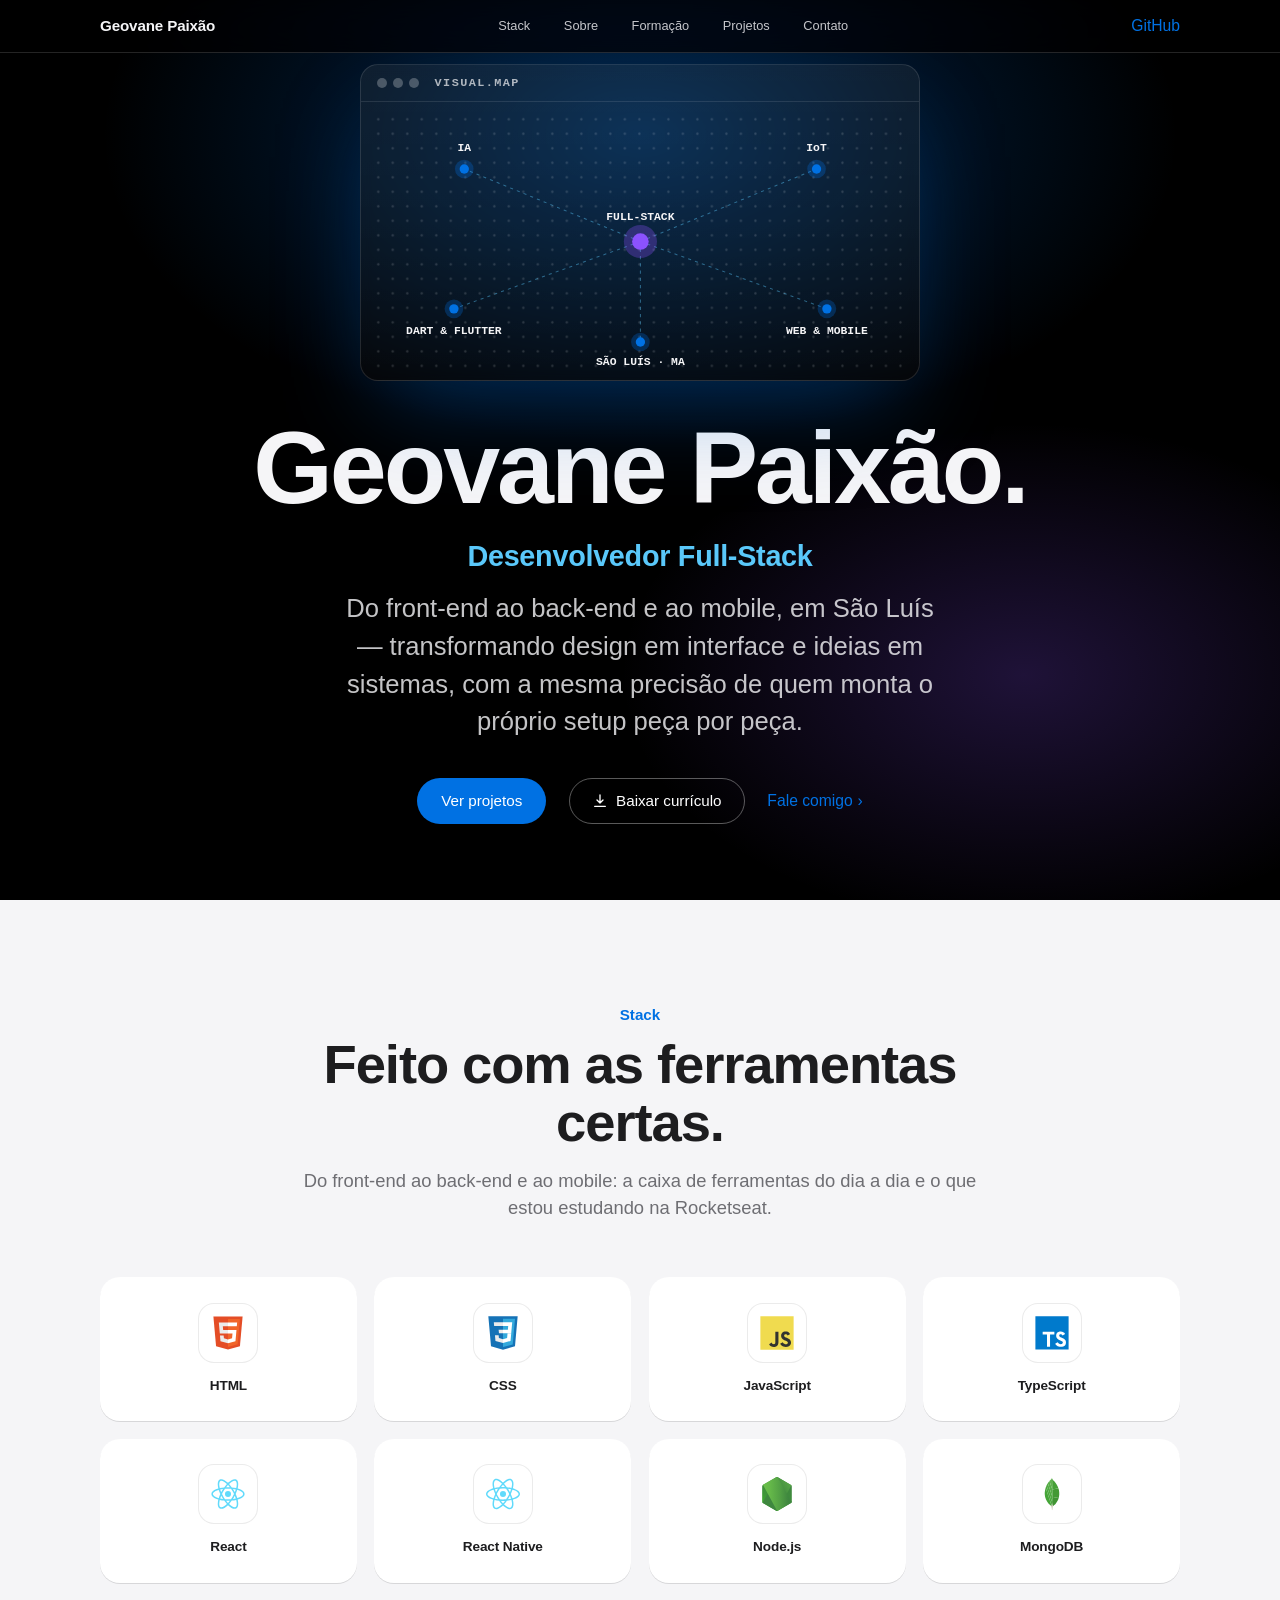
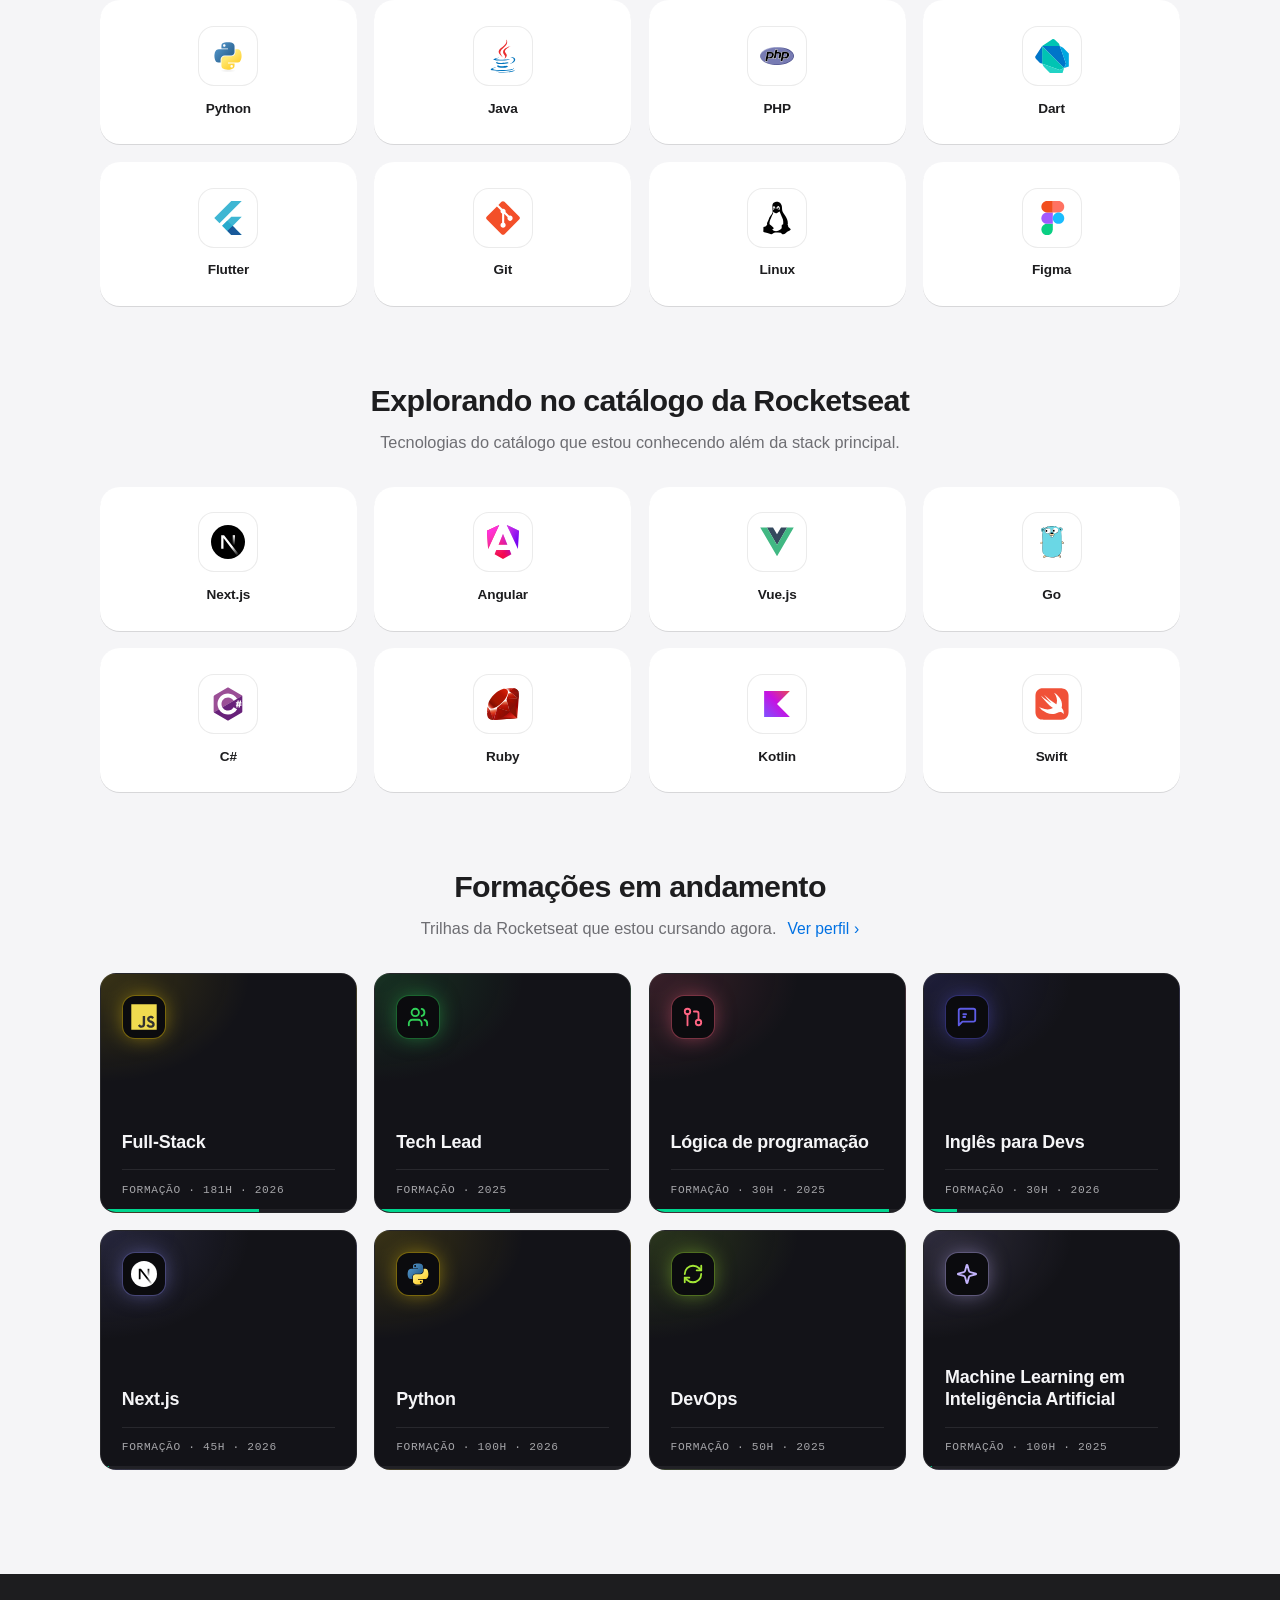
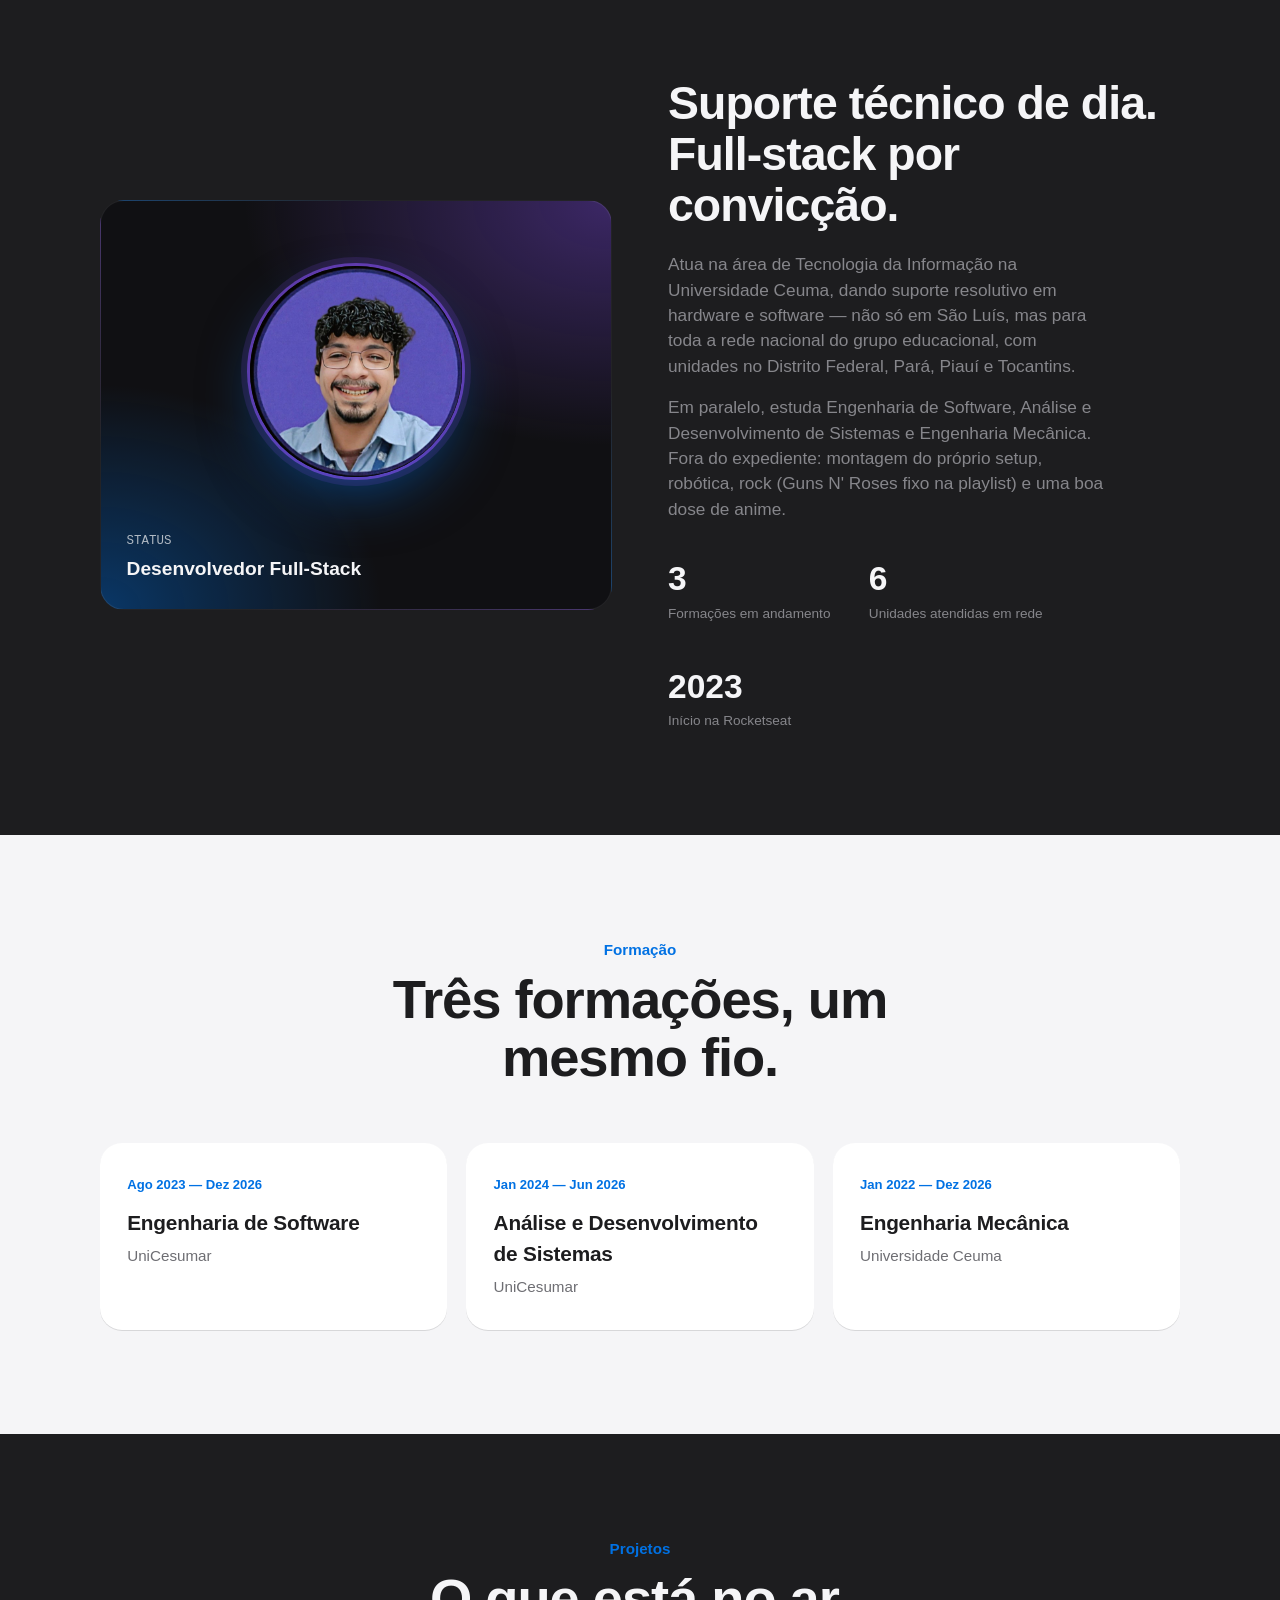
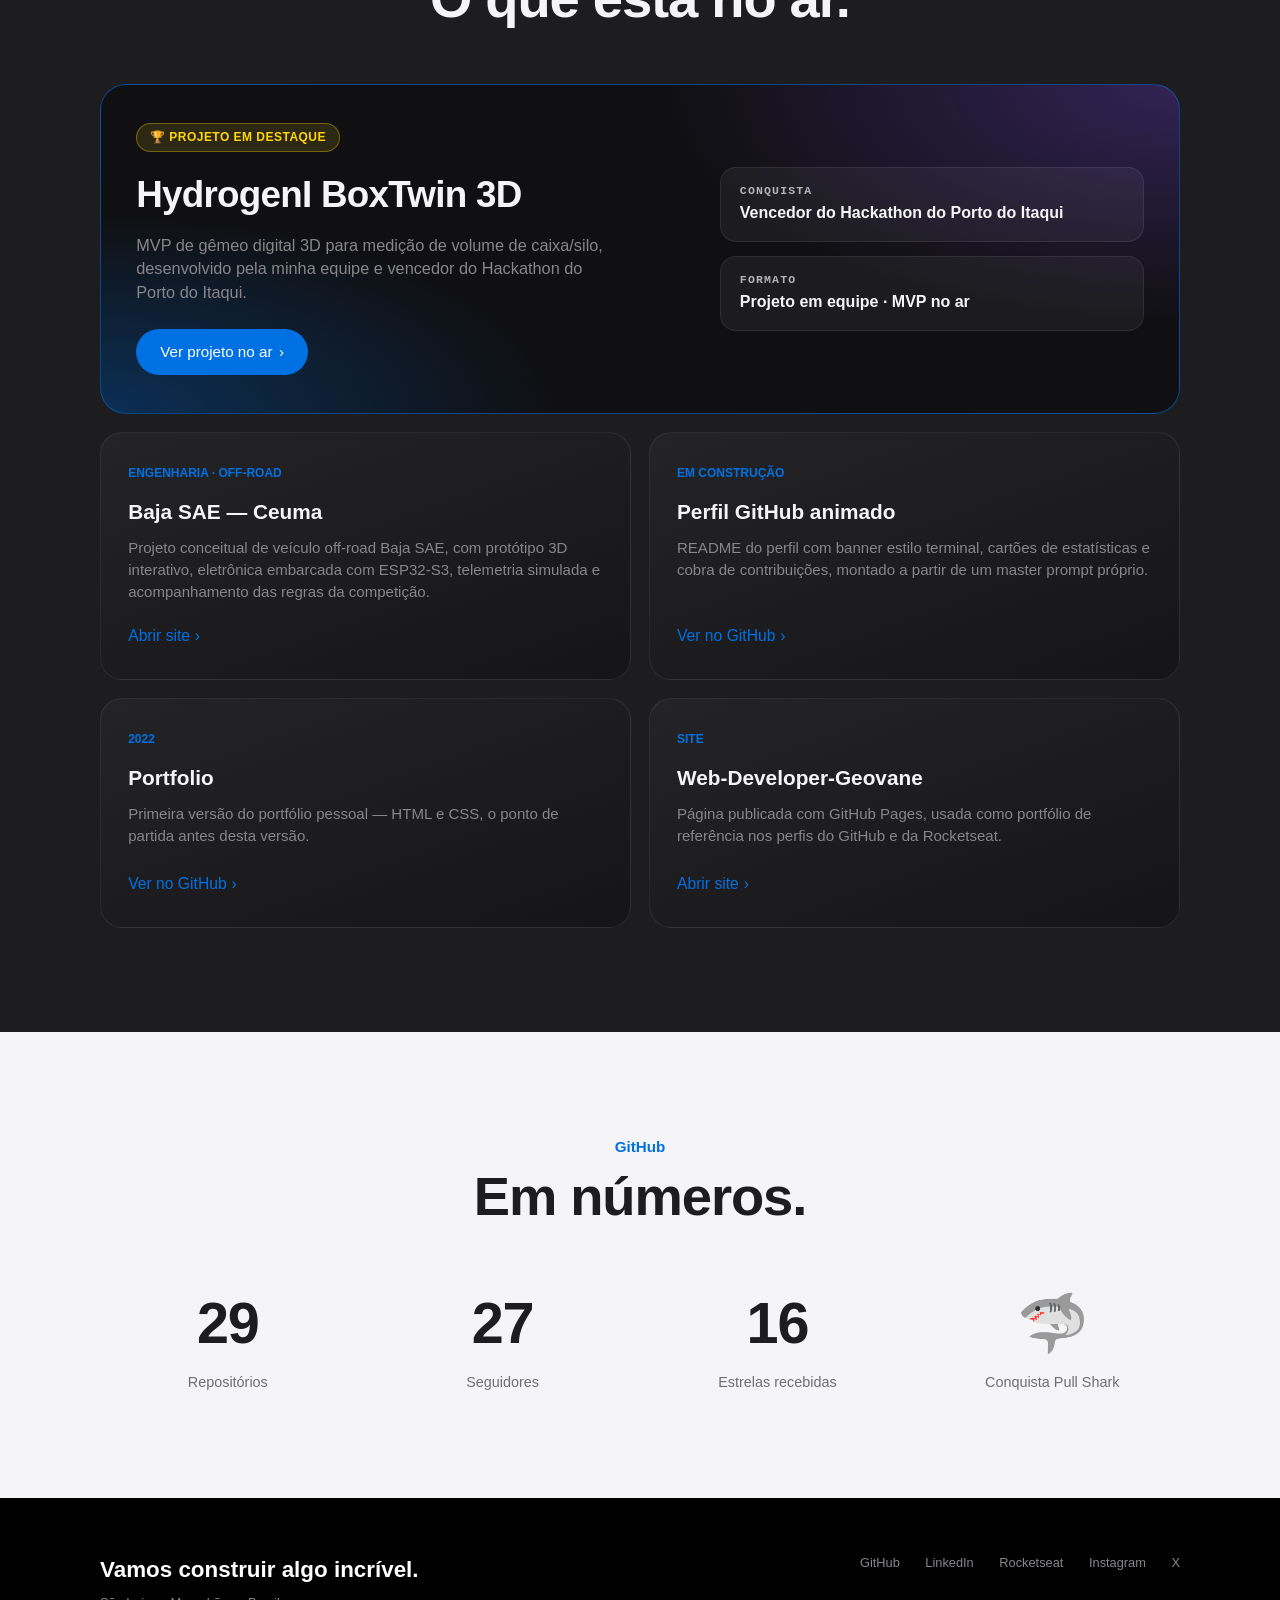
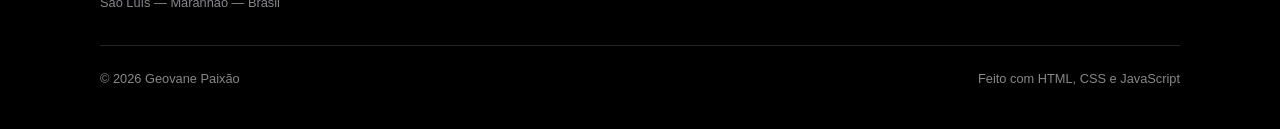
==== geovane-portfolio/index.html @ f8407bca "Subindo mais informações sobre minha formações" ====
<!DOCTYPE html>
<html lang="pt-BR">
<head>
<meta charset="UTF-8">
<meta name="viewport" content="width=device-width, initial-scale=1, viewport-fit=cover">
<title>Geovane Paixão — Desenvolvedor Full-Stack</title>
<meta name="description" content="Portfólio de Geovane Paixão, Desenvolvedor Full-Stack em São Luís — MA.">
<link rel="stylesheet" href="css/style.css">
</head>
<body>

<header>
  <div class="wrap nav-inner">
    <div class="brand">Geovane Paixão</div>
    <nav aria-label="Navegação principal">
      <ul>
        <li><a href="#stack">Stack</a></li>
        <li><a href="#sobre">Sobre</a></li>
        <li><a href="#formacao">Formação</a></li>
        <li><a href="#projetos">Projetos</a></li>
        <li><a href="#contato">Contato</a></li>
      </ul>
    </nav>
    <div class="nav-cta"><a class="link-more" href="https://github.com/Geovannehh" target="_blank" rel="noopener">GitHub</a></div>
  </div>
</header>

<section class="hero">
  <div class="visual-map reveal" role="img" aria-label="VISUAL.MAP: mapa de áreas de atuação — Full-Stack, IA, IoT, Dart e Flutter, São Luís">
    <div class="vm-bar"><i></i><i></i><i></i><b>VISUAL.MAP</b></div>
    <div class="vm-body">
      <svg viewBox="0 0 520 250" xmlns="http://www.w3.org/2000/svg" aria-hidden="true">
        <defs>
          <pattern id="vm-grid" width="14" height="14" patternUnits="userSpaceOnUse"><circle cx="7" cy="7" r="1.1" class="vm-dots"/></pattern>
        </defs>
        <rect width="520" height="250" fill="url(#vm-grid)"/>
        <g class="vm-link">
          <line x1="260" y1="125" x2="90"  y2="55"/>
          <line x1="260" y1="125" x2="430" y2="55"/>
          <line x1="260" y1="125" x2="80"  y2="190"/>
          <line x1="260" y1="125" x2="440" y2="190"/>
          <line x1="260" y1="125" x2="260" y2="222"/>
        </g>
        <g class="vm-node vm-core">
          <circle class="halo" cx="260" cy="125" r="16"/><circle cx="260" cy="125" r="8"/>
          <text x="260" y="104" text-anchor="middle">FULL-STACK</text>
        </g>
        <g class="vm-node"><circle class="halo" cx="90" cy="55" r="9"/><circle cx="90" cy="55" r="4.5"/><text x="90" y="38" text-anchor="middle">IA</text></g>
        <g class="vm-node"><circle class="halo" cx="430" cy="55" r="9"/><circle cx="430" cy="55" r="4.5"/><text x="430" y="38" text-anchor="middle">IoT</text></g>
        <g class="vm-node"><circle class="halo" cx="80" cy="190" r="9"/><circle cx="80" cy="190" r="4.5"/><text x="80" y="214" text-anchor="middle">DART &amp; FLUTTER</text></g>
        <g class="vm-node"><circle class="halo" cx="440" cy="190" r="9"/><circle cx="440" cy="190" r="4.5"/><text x="440" y="214" text-anchor="middle">WEB &amp; MOBILE</text></g>
        <g class="vm-node"><circle class="halo" cx="260" cy="222" r="9"/><circle cx="260" cy="222" r="4.5"/><text x="260" y="244" text-anchor="middle">SÃO LUÍS · MA</text></g>
      </svg>
    </div>
  </div>

  <h1>Geovane Paixão.</h1>
  <div class="hero-role">Desenvolvedor Full-Stack</div>
  <p class="sub">Do front-end ao back-end e ao mobile, em São Luís — transformando design em interface e ideias em sistemas, com a mesma precisão de quem monta o próprio setup peça por peça.</p>
  <div class="hero-cta">
    <a class="pill" href="#projetos">Ver projetos</a>
    <a class="btn-cv" href="https://drive.google.com/drive/folders/1mpx03_jCi4vGOHVu7cToq_MQOrbE5G75?usp=drive_link" target="_blank" rel="noopener" aria-label="Baixar currículo em PDF (abre no Google Drive)">
      <svg viewBox="0 0 24 24" fill="none" stroke="currentColor" stroke-width="2" stroke-linecap="round" stroke-linejoin="round" aria-hidden="true"><path d="M12 3v12m0 0l-4.5-4.5M12 15l4.5-4.5M4 20h16"/></svg>
      Baixar currículo
    </a>
    <a class="link-more" href="#contato">Fale comigo <span class="chev">›</span></a>
  </div>
</section>

<section class="light" id="stack">
  <div class="wrap">
    <div class="head-block reveal">
      <div class="kicker">Stack</div>
      <h2>Feito com as ferramentas certas.</h2>
      <p>Do front-end ao back-end e ao mobile: a caixa de ferramentas do dia a dia e o que estou estudando na Rocketseat.</p>
    </div>
    <div class="stack-grid">

      <div class="chip-card reveal">
        <div class="icon-tile"><img src="assets/icons/html5.svg" alt="" width="34" height="34" loading="lazy"></div>
        <span>HTML</span>
      </div>
      <div class="chip-card reveal">
        <div class="icon-tile"><img src="assets/icons/css3.svg" alt="" width="34" height="34" loading="lazy"></div>
        <span>CSS</span>
      </div>
      <div class="chip-card reveal">
        <div class="icon-tile"><img src="assets/icons/javascript.svg" alt="" width="34" height="34" loading="lazy"></div>
        <span>JavaScript</span>
      </div>
      <div class="chip-card reveal">
        <div class="icon-tile"><img src="assets/icons/typescript.svg" alt="" width="34" height="34" loading="lazy"></div>
        <span>TypeScript</span>
      </div>
      <div class="chip-card reveal">
        <div class="icon-tile"><img src="assets/icons/react.svg" alt="" width="34" height="34" loading="lazy"></div>
        <span>React</span>
      </div>
      <div class="chip-card reveal">
        <div class="icon-tile"><img src="assets/icons/react-native.svg" alt="" width="34" height="34" loading="lazy"></div>
        <span>React Native</span>
      </div>
      <div class="chip-card reveal">
        <div class="icon-tile"><img src="assets/icons/nodejs.svg" alt="" width="34" height="34" loading="lazy"></div>
        <span>Node.js</span>
      </div>
      <div class="chip-card reveal">
        <div class="icon-tile"><img src="assets/icons/mongodb.svg" alt="" width="34" height="34" loading="lazy"></div>
        <span>MongoDB</span>
      </div>
      <div class="chip-card reveal">
        <div class="icon-tile"><img src="assets/icons/python.svg" alt="" width="34" height="34" loading="lazy"></div>
        <span>Python</span>
      </div>
      <div class="chip-card reveal">
        <div class="icon-tile"><img src="assets/icons/java.svg" alt="" width="34" height="34" loading="lazy"></div>
        <span>Java</span>
      </div>
      <div class="chip-card reveal">
        <div class="icon-tile"><img src="assets/icons/php.svg" alt="" width="34" height="34" loading="lazy"></div>
        <span>PHP</span>
      </div>
      <div class="chip-card reveal">
        <div class="icon-tile"><img src="assets/icons/dart.svg" alt="" width="34" height="34" loading="lazy"></div>
        <span>Dart</span>
      </div>
      <div class="chip-card reveal">
        <div class="icon-tile"><img src="assets/icons/flutter.svg" alt="" width="34" height="34" loading="lazy"></div>
        <span>Flutter</span>
      </div>
      <div class="chip-card reveal">
        <div class="icon-tile"><img src="assets/icons/git.svg" alt="" width="34" height="34" loading="lazy"></div>
        <span>Git</span>
      </div>
      <div class="chip-card reveal">
        <div class="icon-tile"><img src="assets/icons/linux.svg" alt="" width="34" height="34" loading="lazy"></div>
        <span>Linux</span>
      </div>
      <div class="chip-card reveal">
        <div class="icon-tile"><img src="assets/icons/figma.svg" alt="" width="34" height="34" loading="lazy"></div>
        <span>Figma</span>
      </div>

    </div>

    <div class="sub-block reveal">
      <h3>Explorando no catálogo da Rocketseat</h3>
      <p>Tecnologias do catálogo que estou conhecendo além da stack principal.</p>
    </div>
    <div class="stack-grid">
        <div class="chip-card reveal">
          <div class="icon-tile"><img src="assets/icons/nextjs.svg" alt="" width="34" height="34" loading="lazy"></div>
          <span>Next.js</span>
        </div>
        <div class="chip-card reveal">
          <div class="icon-tile"><img src="assets/icons/angular.svg" alt="" width="34" height="34" loading="lazy"></div>
          <span>Angular</span>
        </div>
        <div class="chip-card reveal">
          <div class="icon-tile"><img src="assets/icons/vuejs.svg" alt="" width="34" height="34" loading="lazy"></div>
          <span>Vue.js</span>
        </div>
        <div class="chip-card reveal">
          <div class="icon-tile"><img src="assets/icons/go.svg" alt="" width="34" height="34" loading="lazy"></div>
          <span>Go</span>
        </div>
        <div class="chip-card reveal">
          <div class="icon-tile"><img src="assets/icons/csharp.svg" alt="" width="34" height="34" loading="lazy"></div>
          <span>C#</span>
        </div>
        <div class="chip-card reveal">
          <div class="icon-tile"><img src="assets/icons/ruby.svg" alt="" width="34" height="34" loading="lazy"></div>
          <span>Ruby</span>
        </div>
        <div class="chip-card reveal">
          <div class="icon-tile"><img src="assets/icons/kotlin.svg" alt="" width="34" height="34" loading="lazy"></div>
          <span>Kotlin</span>
        </div>
        <div class="chip-card reveal">
          <div class="icon-tile"><img src="assets/icons/swift.svg" alt="" width="34" height="34" loading="lazy"></div>
          <span>Swift</span>
        </div>
    </div>

    <div class="sub-block reveal">
      <h3>Formações em andamento</h3>
      <p>Trilhas da Rocketseat que estou cursando agora. <a class="link-more" href="https://app.rocketseat.com.br/me/geovane-paixao" target="_blank" rel="noopener">Ver perfil <span class="chev">›</span></a></p>
    </div>
    <div class="course-grid">
        <article class="course reveal" style="--c:#FFD60A; --p:62%">
          <div class="course-ico"><img src="assets/icons/javascript.svg" alt="" width="26" height="26"></div>
          <h4>Full-Stack</h4>
          <div class="course-meta"><span>FORMAÇÃO · 181H · 2026</span></div>
          <div class="course-bar" role="img" aria-label="Progresso da formação"><i></i></div>
        </article>
        <article class="course reveal" style="--c:#30D158; --p:53%">
          <div class="course-ico"><svg viewBox="0 0 24 24" fill="none" stroke="currentColor" stroke-width="2" stroke-linecap="round" stroke-linejoin="round" aria-hidden="true"><path d="M16 21v-2a4 4 0 0 0-4-4H6a4 4 0 0 0-4 4v2"/><circle cx="9" cy="7" r="4"/><path d="M22 21v-2a4 4 0 0 0-3-3.87"/><path d="M16 3.13a4 4 0 0 1 0 7.75"/></svg></div>
          <h4>Tech Lead</h4>
          <div class="course-meta"><span>FORMAÇÃO · 2025</span></div>
          <div class="course-bar" role="img" aria-label="Progresso da formação"><i></i></div>
        </article>
        <article class="course reveal" style="--c:#FF6482; --p:94%">
          <div class="course-ico"><svg viewBox="0 0 24 24" fill="none" stroke="currentColor" stroke-width="2" stroke-linecap="round" stroke-linejoin="round" aria-hidden="true"><circle cx="18" cy="18" r="3"/><circle cx="6" cy="6" r="3"/><path d="M13 6h3a2 2 0 0 1 2 2v7"/><line x1="6" x2="6" y1="9" y2="21"/></svg></div>
          <h4>Lógica de programação</h4>
          <div class="course-meta"><span>FORMAÇÃO · 30H · 2025</span></div>
          <div class="course-bar" role="img" aria-label="Progresso da formação"><i></i></div>
        </article>
        <article class="course reveal" style="--c:#5E5CE6; --p:13%">
          <div class="course-ico"><svg viewBox="0 0 24 24" fill="none" stroke="currentColor" stroke-width="2" stroke-linecap="round" stroke-linejoin="round" aria-hidden="true"><path d="M21 15a2 2 0 0 1-2 2H7l-4 4V5a2 2 0 0 1 2-2h14a2 2 0 0 1 2 2z"/><path d="M8 9h3M8 12h2"/></svg></div>
          <h4>Inglês para Devs</h4>
          <div class="course-meta"><span>FORMAÇÃO · 30H · 2026</span></div>
          <div class="course-bar" role="img" aria-label="Progresso da formação"><i></i></div>
        </article>
        <article class="course reveal" style="--c:#8E8EF5; --p:3%">
          <div class="course-ico"><img src="assets/icons/nextjs.svg" alt="" width="26" height="26" class="inv"></div>
          <h4>Next.js</h4>
          <div class="course-meta"><span>FORMAÇÃO · 45H · 2026</span></div>
          <div class="course-bar" role="img" aria-label="Progresso da formação"><i></i></div>
        </article>
        <article class="course reveal" style="--c:#FFD60A; --p:0%">
          <div class="course-ico"><img src="assets/icons/python.svg" alt="" width="26" height="26"></div>
          <h4>Python</h4>
          <div class="course-meta"><span>FORMAÇÃO · 100H · 2026</span></div>
          <div class="course-bar" role="img" aria-label="Progresso da formação"><i></i></div>
        </article>
        <article class="course reveal" style="--c:#A3E635; --p:2%">
          <div class="course-ico"><svg viewBox="0 0 24 24" fill="none" stroke="currentColor" stroke-width="2" stroke-linecap="round" stroke-linejoin="round" aria-hidden="true"><path d="M3 12a9 9 0 0 1 9-9 9.75 9.75 0 0 1 6.74 2.74L21 8"/><path d="M21 3v5h-5"/><path d="M21 12a9 9 0 0 1-9 9 9.75 9.75 0 0 1-6.74-2.74L3 16"/><path d="M8 16H3v5"/></svg></div>
          <h4>DevOps</h4>
          <div class="course-meta"><span>FORMAÇÃO · 50H · 2025</span></div>
          <div class="course-bar" role="img" aria-label="Progresso da formação"><i></i></div>
        </article>
        <article class="course reveal" style="--c:#C4B5FD; --p:3%">
          <div class="course-ico"><svg viewBox="0 0 24 24" fill="none" stroke="currentColor" stroke-width="2" stroke-linecap="round" stroke-linejoin="round" aria-hidden="true"><path d="M9.937 15.5A2 2 0 0 0 8.5 14.063l-6.135-1.582a.5.5 0 0 1 0-.962L8.5 9.936A2 2 0 0 0 9.937 8.5l1.582-6.135a.5.5 0 0 1 .963 0L14.063 8.5A2 2 0 0 0 15.5 9.937l6.135 1.581a.5.5 0 0 1 0 .964L15.5 14.063a2 2 0 0 0-1.437 1.437l-1.582 6.135a.5.5 0 0 1-.963 0z"/></svg></div>
          <h4>Machine Learning em Inteligência Artificial</h4>
          <div class="course-meta"><span>FORMAÇÃO · 100H · 2025</span></div>
          <div class="course-bar" role="img" aria-label="Progresso da formação"><i></i></div>
        </article>
    </div>
  </div>
</section>

<section class="dark-sec" id="sobre">
  <div class="wrap">
    <div class="split">
      <div class="reveal">
        <div class="about-panel">
          <div class="avatar-wrap"><img class="avatar" src="assets/img/avatar.jpg" alt="Foto de Geovane Paixão" width="230" height="230"></div>
          <div class="tag">STATUS</div>
          <div class="role">Desenvolvedor Full-Stack</div>
        </div>
      </div>
      <div class="reveal">
        <h2>Suporte técnico de dia. Full-stack por convicção.</h2>
        <p>Atua na área de Tecnologia da Informação na Universidade Ceuma, dando suporte resolutivo em hardware e software — não só em São Luís, mas para toda a rede nacional do grupo educacional, com unidades no Distrito Federal, Pará, Piauí e Tocantins.</p>
        <p>Em paralelo, estuda Engenharia de Software, Análise e Desenvolvimento de Sistemas e Engenharia Mecânica. Fora do expediente: montagem do próprio setup, robótica, rock (Guns N' Roses fixo na playlist) e uma boa dose de anime.</p>
        <div class="stat-row">
          <div><div class="n">3</div><div class="l">Formações em andamento</div></div>
          <div><div class="n">6</div><div class="l">Unidades atendidas em rede</div></div>
          <div><div class="n">2023</div><div class="l">Início na Rocketseat</div></div>
        </div>
      </div>
    </div>
  </div>
</section>

<section class="light" id="formacao">
  <div class="wrap">
    <div class="head-block reveal">
      <div class="kicker">Formação</div>
      <h2>Três formações, um mesmo fio.</h2>
    </div>
    <div class="edu-grid">
      <div class="edu-card reveal">
        <div class="when">Ago 2023 — Dez 2026</div>
        <h3>Engenharia de Software</h3>
        <p>UniCesumar</p>
      </div>
      <div class="edu-card reveal">
        <div class="when">Jan 2024 — Jun 2026</div>
        <h3>Análise e Desenvolvimento de Sistemas</h3>
        <p>UniCesumar</p>
      </div>
      <div class="edu-card reveal">
        <div class="when">Jan 2022 — Dez 2026</div>
        <h3>Engenharia Mecânica</h3>
        <p>Universidade Ceuma</p>
      </div>
    </div>
  </div>
</section>

<section class="dark-sec" id="projetos">
  <div class="wrap">
    <div class="head-block reveal">
      <div class="kicker">Projetos</div>
      <h2>O que está no ar.</h2>
    </div>

    <a class="proj-featured reveal" href="https://hydrogeni-boxtwin-production.up.railway.app/" target="_blank" rel="noopener">
      <div>
        <span class="badge">🏆 PROJETO EM DESTAQUE</span>
        <h3>HydrogenI BoxTwin 3D</h3>
        <p>MVP de gêmeo digital 3D para medição de volume de caixa/silo, desenvolvido pela minha equipe e vencedor do Hackathon do Porto do Itaqui.</p>
        <span class="pill">Ver projeto no ar <span class="chev">›</span></span>
      </div>
      <div class="meta">
        <div class="fact"><div class="k">CONQUISTA</div><div class="v">Vencedor do Hackathon do Porto do Itaqui</div></div>
        <div class="fact"><div class="k">FORMATO</div><div class="v">Projeto em equipe · MVP no ar</div></div>
      </div>
    </a>

    <div class="proj-grid">
      <a class="proj-card reveal" href="https://geovannehh.github.io/BAJA-SAE-CEUMA/" target="_blank" rel="noopener">
        <div class="tag">ENGENHARIA · OFF-ROAD</div>
        <h3>Baja SAE — Ceuma</h3>
        <p>Projeto conceitual de veículo off-road Baja SAE, com protótipo 3D interativo, eletrônica embarcada com ESP32-S3, telemetria simulada e acompanhamento das regras da competição.</p>
        <span class="link-more go">Abrir site <span class="chev">›</span></span>
      </a>
      <a class="proj-card reveal" href="https://github.com/Geovannehh/Geovannehh" target="_blank" rel="noopener">
        <div class="tag">EM CONSTRUÇÃO</div>
        <h3>Perfil GitHub animado</h3>
        <p>README do perfil com banner estilo terminal, cartões de estatísticas e cobra de contribuições, montado a partir de um master prompt próprio.</p>
        <span class="link-more go">Ver no GitHub <span class="chev">›</span></span>
      </a>
      <a class="proj-card reveal" href="https://github.com/Geovannehh/Portfolio" target="_blank" rel="noopener">
        <div class="tag">2022</div>
        <h3>Portfolio</h3>
        <p>Primeira versão do portfólio pessoal — HTML e CSS, o ponto de partida antes desta versão.</p>
        <span class="link-more go">Ver no GitHub <span class="chev">›</span></span>
      </a>
      <a class="proj-card reveal" href="https://geovannehh.github.io/Web-Developer-Geovane/" target="_blank" rel="noopener">
        <div class="tag">SITE</div>
        <h3>Web-Developer-Geovane</h3>
        <p>Página publicada com GitHub Pages, usada como portfólio de referência nos perfis do GitHub e da Rocketseat.</p>
        <span class="link-more go">Abrir site <span class="chev">›</span></span>
      </a>
    </div>
  </div>
</section>

<section class="light">
  <div class="wrap">
    <div class="head-block reveal">
      <div class="kicker">GitHub</div>
      <h2>Em números.</h2>
    </div>
    <div class="num-grid">
      <div class="reveal"><div class="n">29</div><div class="l">Repositórios</div></div>
      <div class="reveal"><div class="n">27</div><div class="l">Seguidores</div></div>
      <div class="reveal"><div class="n">16</div><div class="l">Estrelas recebidas</div></div>
      <div class="reveal"><div class="n">🦈</div><div class="l">Conquista Pull Shark</div></div>
    </div>
  </div>
</section>

<footer id="contato">
  <div class="wrap">
    <div class="foot-top">
      <div>
        <div style="color:#fff;font-size:1.4rem;font-weight:600;margin-bottom:.5rem;">Vamos construir algo incrível.</div>
        <div>São Luís — Maranhão — Brasil</div>
      </div>
      <div class="foot-links">
        <a href="https://github.com/Geovannehh" target="_blank" rel="noopener">GitHub</a>
        <a href="https://www.linkedin.com/in/geovane-paix%C3%A3o" target="_blank" rel="noopener">LinkedIn</a>
        <a href="https://app.rocketseat.com.br/me/geovane-paixao" target="_blank" rel="noopener">Rocketseat</a>
        <a href="https://www.instagram.com/geovanneps/" target="_blank" rel="noopener">Instagram</a>
        <a href="https://x.com/GeovanePaixao5" target="_blank" rel="noopener">X</a>
      </div>
    </div>
    <div class="foot-bottom">
      <span>© 2026 Geovane Paixão</span>
      <span>Feito com HTML, CSS e JavaScript</span>
    </div>
  </div>
</footer>

<script src="js/main.js"></script>
</body>
</html>
---- geovane-portfolio/css/style.css ----
:root {
  --dark-bg: #000000;
  --dark-surface: #1D1D1F;
  --light-bg: #F5F5F7;
  --light-surface: #FFFFFF;
  --text-on-light: #1D1D1F;
  --muted-on-light: #6E6E73;
  --text-on-dark: #F5F5F7;
  --muted-on-dark: #86868B;
  --blue: #0071E3;
  --blue-hover: #147CE5;
  --line-on-light: rgba(0,0,0,.12);
  --line-on-dark: rgba(255,255,255,.14);
  box-sizing: border-box;
  padding-top: env(safe-area-inset-top, 0px);
  padding-bottom: env(safe-area-inset-bottom, 0px);
}
@media (prefers-color-scheme: dark) {
  :root:not([data-theme="light"]) {
    --light-bg: #1C1C1E;
    --light-surface: #242426;
    --text-on-light: #F5F5F7;
    --muted-on-light: #98989D;
    --line-on-light: rgba(255,255,255,.12);
  }
}
:root[data-theme="dark"] {
  --light-bg: #1C1C1E;
  --light-surface: #242426;
  --text-on-light: #F5F5F7;
  --muted-on-light: #98989D;
  --line-on-light: rgba(255,255,255,.12);
}
* { margin: 0; padding: 0; box-sizing: border-box; }
html { scroll-behavior: smooth; scroll-padding-top: calc(52px + env(safe-area-inset-top, 0px)); height: 100%; }
body {
  font-family: -apple-system, BlinkMacSystemFont, "Segoe UI", Roboto, Helvetica, Arial, sans-serif;
  background: var(--dark-bg);
  color: var(--text-on-dark);
  line-height: 1.47;
  -webkit-font-smoothing: antialiased;
  overflow-x: hidden;
}
a { color: inherit; text-decoration: none; }
img, svg { display: block; max-width: 100%; }
::selection { background: var(--blue); color: #fff; }
:focus-visible { outline: 2px solid var(--blue); outline-offset: 3px; border-radius: 4px; }
.wrap { width: min(1080px, 100% - 3rem); margin-inline: auto; }

header {
  position: fixed; top: 0; left: 0; right: 0; z-index: 100;
  padding-top: env(safe-area-inset-top, 0px);
  background: rgba(0,0,0,.72);
  backdrop-filter: saturate(180%) blur(20px);
  border-bottom: 1px solid var(--line-on-dark);
}
.nav-inner { height: 52px; display: flex; align-items: center; justify-content: space-between; }
.brand { font-size: 0.95rem; font-weight: 600; letter-spacing: -0.01em; }
nav ul { list-style: none; display: flex; gap: 2.1rem; font-size: 0.8rem; color: #f5f5f7cc; }
nav a:hover { color: #fff; }
.nav-cta { display: flex; gap: 1.2rem; align-items: center; font-size: 0.8rem; }
@media (max-width: 760px) { nav ul { display: none; } }

.hero {
  position: relative;
  min-height: 100svh;
  display: flex;
  flex-direction: column;
  align-items: center;
  justify-content: center;
  text-align: center;
  padding: calc(52px + env(safe-area-inset-top, 0px)) 1.5rem 4rem;
  background:
    radial-gradient(60% 50% at 50% 15%, rgba(0,113,227,.35), transparent 70%),
    radial-gradient(45% 40% at 80% 75%, rgba(140,82,255,.22), transparent 70%),
    var(--dark-bg);
  overflow: hidden;
}
.hero h1 {
  font-size: clamp(2.8rem, 8vw, 6.4rem);
  font-weight: 600;
  letter-spacing: -0.03em;
  line-height: 1.02;
}
.hero .sub {
  margin-top: 1.1rem;
  font-size: clamp(1.15rem, 2.4vw, 1.6rem);
  color: #f5f5f7cc;
  font-weight: 400;
  max-width: 42ch;
}
.hero-cta { margin-top: 2.3rem; display: flex; gap: 1rem 1.4rem; align-items: center; flex-wrap: wrap; justify-content: center; }
.pill {
  display: inline-flex; align-items: center; gap: 0.4rem;
  background: var(--blue); color: #fff;
  font-size: 0.95rem; font-weight: 400;
  padding: 0.72rem 1.5rem; border-radius: 980px;
  transition: background .15s ease;
}
.pill:hover { background: var(--blue-hover); }
.link-more { font-size: 0.98rem; color: var(--blue); display: inline-flex; align-items: center; gap: 0.3rem; }
.link-more:hover { text-decoration: underline; }
.link-more .chev { transition: transform .15s ease; }
.link-more:hover .chev { transform: translateX(3px); }


.reveal { opacity: 0; transform: translateY(18px); transition: opacity .6s ease, transform .6s ease; }
.reveal.in { opacity: 1; transform: none; }
@media (prefers-reduced-motion: reduce) {
  .reveal { opacity: 1; transform: none; transition: none; }
}

section { padding: 6.5rem 0; }
.light { background: var(--light-bg); color: var(--text-on-light); }
.dark-sec { background: var(--dark-surface); color: var(--text-on-dark); }
.head-block { text-align: center; max-width: 680px; margin: 0 auto 3.5rem; }
.kicker { font-size: 0.95rem; color: var(--blue); font-weight: 600; margin-bottom: 0.6rem; }
.head-block h2 { font-size: clamp(2rem, 4.6vw, 3.4rem); font-weight: 600; letter-spacing: -0.02em; line-height: 1.06; }
.head-block p { margin-top: 1rem; font-size: 1.15rem; color: var(--muted-on-light); }
.dark-sec .head-block p { color: var(--muted-on-dark); }

.stack-grid { display: grid; grid-template-columns: repeat(4, 1fr); gap: 1.1rem; }
@media (max-width: 900px) { .stack-grid { grid-template-columns: repeat(3, 1fr); } }
@media (max-width: 620px) { .stack-grid { grid-template-columns: repeat(2, 1fr); } }
.chip-card {
  background: var(--light-surface);
  border-radius: 20px;
  padding: 1.6rem 1.2rem;
  display: flex; flex-direction: column; align-items: center; gap: 0.8rem;
  box-shadow: 0 1px 0 var(--line-on-light);
  transition: transform .2s ease, box-shadow .2s ease;
}
.chip-card:hover { transform: translateY(-4px); box-shadow: 0 18px 30px -14px rgba(0,0,0,.22); }
.chip-card .icon-tile { width: 60px; height: 60px; border-radius: 16px; display: flex; align-items: center; justify-content: center; background: #fff; border: 1px solid rgba(0,0,0,.08); }
.chip-card .icon-tile img { width: 34px; height: 34px; }
.chip-card span { font-size: 0.85rem; font-weight: 600; letter-spacing: -0.01em; }

.split { display: grid; grid-template-columns: 1fr 1fr; gap: 3.5rem; align-items: center; }
@media (max-width: 860px) { .split { grid-template-columns: 1fr; } }
.split h2 { font-size: clamp(1.9rem, 4vw, 2.9rem); font-weight: 600; letter-spacing: -0.02em; line-height: 1.1; margin-bottom: 1.3rem; }
.split p { color: var(--muted-on-dark); font-size: 1.08rem; max-width: 46ch; margin-bottom: 1rem; }
.stat-row { display: flex; gap: 2.4rem; margin-top: 2rem; flex-wrap: wrap; }
.stat-row .n { font-size: 2.1rem; font-weight: 600; }
.stat-row .l { font-size: 0.85rem; color: var(--muted-on-dark); }
.about-panel {
  border-radius: 24px;
  aspect-ratio: 4/3.2;
  background:
    radial-gradient(120% 100% at 100% 0%, rgba(140,82,255,.35), transparent 60%),
    radial-gradient(100% 100% at 0% 100%, rgba(0,113,227,.4), transparent 55%),
    #101013;
  border: 1px solid rgba(255,255,255,.08);
  position: relative;
  overflow: hidden;
  padding: 1.6rem;
  display: flex; flex-direction: column; justify-content: flex-end;
}
.about-panel .tag { font-size: 0.78rem; color: #f5f5f7b3; font-family: ui-monospace, monospace; }
.about-panel .role { font-size: 1.2rem; font-weight: 600; margin-top: 0.3rem; }
.about-panel .avatar-wrap { flex: 1; display: flex; align-items: center; justify-content: center; padding-bottom: 1rem; }
.about-panel .avatar {
  width: clamp(130px, 46%, 230px); aspect-ratio: 1; height: auto;
  border-radius: 50%; object-fit: cover;
  box-shadow: 0 0 0 3px rgba(140,82,255,.55), 0 0 0 9px rgba(140,82,255,.14), 0 24px 60px -12px rgba(0,113,227,.55);
}

.edu-grid { display: grid; grid-template-columns: repeat(3, 1fr); gap: 1.2rem; }
@media (max-width: 860px) { .edu-grid { grid-template-columns: 1fr; } }
.edu-card {
  background: var(--light-surface);
  border-radius: 22px;
  padding: 2rem 1.7rem;
  box-shadow: 0 1px 0 var(--line-on-light);
}
.edu-card .when { font-size: 0.82rem; color: var(--blue); font-weight: 600; margin-bottom: 0.9rem; }
.edu-card h3 { font-size: 1.3rem; font-weight: 600; letter-spacing: -0.01em; margin-bottom: 0.4rem; }
.edu-card p { color: var(--muted-on-light); font-size: 0.95rem; }

.proj-grid { display: grid; grid-template-columns: repeat(2, 1fr); gap: 1.1rem; }
@media (max-width: 900px) { .proj-grid { grid-template-columns: 1fr; } }
.proj-card {
  background: linear-gradient(160deg, #242426, #151517);
  border: 1px solid rgba(255,255,255,.08);
  border-radius: 22px;
  padding: 2rem 1.7rem;
  min-height: 230px;
  display: flex; flex-direction: column;
  transition: transform .2s ease, border-color .2s ease;
}
.proj-card:hover { transform: translateY(-4px); border-color: rgba(0,113,227,.5); }
.proj-card .tag { font-size: 0.75rem; color: var(--blue); font-weight: 600; margin-bottom: 0.9rem; }
.proj-card h3 { font-size: 1.3rem; font-weight: 600; margin-bottom: 0.6rem; }
.proj-card p { color: var(--muted-on-dark); font-size: 0.94rem; flex: 1; }
.proj-card .go { margin-top: 1.3rem; }

.num-grid { display: grid; grid-template-columns: repeat(4, 1fr); gap: 1.2rem; text-align: center; }
@media (max-width: 720px) { .num-grid { grid-template-columns: repeat(2, 1fr); } }
.num-grid .n { font-size: clamp(2.2rem, 5vw, 3.6rem); font-weight: 600; letter-spacing: -0.02em; }
.num-grid .l { font-size: 0.9rem; color: var(--muted-on-light); margin-top: 0.4rem; }

footer { background: var(--dark-bg); color: var(--muted-on-dark); padding: 3.5rem 0 calc(2.5rem + env(safe-area-inset-bottom, 0px)); font-size: 0.8rem; }
.foot-top { display: flex; justify-content: space-between; flex-wrap: wrap; gap: 2rem; border-bottom: 1px solid var(--line-on-dark); padding-bottom: 2rem; margin-bottom: 1.5rem; }
.foot-links { display: flex; gap: 1.6rem; flex-wrap: wrap; }
.foot-links a:hover { color: #fff; text-decoration: underline; }
.foot-bottom { display: flex; justify-content: space-between; flex-wrap: wrap; gap: 0.6rem; }

/* ---------- Hero: VISUAL.MAP ---------- */
.visual-map {
  width: min(560px, 100%);
  margin-bottom: 2.2rem;
  border-radius: 18px;
  border: 1px solid rgba(255,255,255,.12);
  background: linear-gradient(180deg, rgba(255,255,255,.06), rgba(255,255,255,.02));
  backdrop-filter: blur(6px);
  overflow: hidden;
  box-shadow: 0 40px 100px -20px rgba(0,113,227,.35);
  text-align: left;
}
.vm-bar { display: flex; align-items: center; gap: 6px; padding: .7rem 1rem; border-bottom: 1px solid rgba(255,255,255,.1); }
.vm-bar i { width: 10px; height: 10px; border-radius: 50%; background: rgba(255,255,255,.25); }
.vm-bar b { margin-left: .6rem; font: 600 .74rem ui-monospace, SFMono-Regular, Menlo, monospace; letter-spacing: .12em; color: #f5f5f7b3; }
.vm-body { padding: .6rem; }
.vm-body svg { width: 100%; height: auto; }
.vm-dots { fill: rgba(255,255,255,.16); }
.vm-link { stroke: rgba(90,200,250,.45); stroke-width: 1; stroke-dasharray: 3 4; }
.vm-node circle { fill: var(--blue); }
.vm-node .halo { fill: rgba(0,113,227,.28); animation: vm-pulse 2.8s ease-in-out infinite; transform-box: fill-box; transform-origin: center; }
.vm-node text { fill: #f5f5f7; font: 600 11px ui-monospace, SFMono-Regular, Menlo, monospace; }
.vm-core circle { fill: #8C52FF; }
.vm-core .halo { fill: rgba(140,82,255,.3); }
@keyframes vm-pulse { 0%,100% { transform: scale(1); opacity: .9; } 50% { transform: scale(1.7); opacity: .25; } }
@media (prefers-reduced-motion: reduce) { .vm-node .halo { animation: none; } }

.hero h1 + .hero-role { margin-top: .9rem; font-size: clamp(1.25rem, 2.8vw, 1.8rem); font-weight: 600; color: #5AC8FA; letter-spacing: -0.01em; }
.hero .sub { margin-top: .8rem; }

/* ---------- Botão de currículo ---------- */
.btn-cv {
  display: inline-flex; align-items: center; gap: .5rem;
  padding: .7rem 1.4rem; border-radius: 980px;
  border: 1px solid rgba(255,255,255,.35);
  color: #fff; font-size: .95rem;
  transition: background .15s ease, border-color .15s ease;
}
.btn-cv:hover { background: rgba(255,255,255,.1); border-color: #fff; }
.btn-cv svg { width: 16px; height: 16px; }

/* ---------- Projeto em destaque ---------- */
.proj-featured {
  display: grid; grid-template-columns: 1.3fr 1fr; gap: 2rem; align-items: center;
  margin-bottom: 1.1rem; padding: 2.4rem 2.2rem;
  border-radius: 26px;
  border: 1px solid rgba(0,113,227,.55);
  background:
    radial-gradient(80% 120% at 100% 0%, rgba(140,82,255,.28), transparent 60%),
    radial-gradient(70% 100% at 0% 100%, rgba(0,113,227,.32), transparent 60%),
    #101013;
  transition: opacity .6s ease, transform .2s ease, border-color .2s ease;
}
.proj-featured.reveal:not(.in) { transition: opacity .6s ease, transform .6s ease; }
.proj-featured:hover { transform: translateY(-4px); border-color: #5AC8FA; }
@media (max-width: 860px) { .proj-featured { grid-template-columns: 1fr; padding: 1.9rem 1.5rem; } }
.proj-featured .badge {
  display: inline-block; font-size: .75rem; font-weight: 600; letter-spacing: .04em;
  color: #FFD60A; background: rgba(255,214,10,.12); border: 1px solid rgba(255,214,10,.35);
  padding: .3rem .8rem; border-radius: 980px; margin-bottom: 1rem;
}
.proj-featured h3 { font-size: clamp(1.6rem, 3.4vw, 2.3rem); font-weight: 600; letter-spacing: -0.02em; margin-bottom: .7rem; }
.proj-featured p { color: var(--muted-on-dark); font-size: 1.02rem; max-width: 52ch; }
.proj-featured .meta { display: flex; flex-direction: column; gap: .9rem; }
.proj-featured .fact { padding: 1rem 1.2rem; border-radius: 16px; background: rgba(255,255,255,.05); border: 1px solid rgba(255,255,255,.08); }
.proj-featured .fact .k { font: 600 .72rem ui-monospace, SFMono-Regular, Menlo, monospace; letter-spacing: .1em; color: #f5f5f7b3; }
.proj-featured .fact .v { margin-top: .25rem; font-size: 1rem; font-weight: 600; }
.proj-featured .pill { margin-top: 1.5rem; }


/* ---------- Stack: sub-blocos e formações ---------- */
.sub-block { text-align: center; max-width: 640px; margin: 4.5rem auto 2rem; }
.sub-block h3 { font-size: clamp(1.4rem, 2.8vw, 1.9rem); font-weight: 600; letter-spacing: -0.02em; }
.sub-block p { margin-top: .5rem; color: var(--muted-on-light); font-size: 1.02rem; }
.sub-block .link-more { margin-left: .4rem; }

.course-grid { display: grid; grid-template-columns: repeat(4, 1fr); gap: 1.1rem; }
@media (max-width: 1000px) { .course-grid { grid-template-columns: repeat(2, 1fr); } }
@media (max-width: 560px) { .course-grid { grid-template-columns: 1fr; } }
.course {
  position: relative; display: flex; flex-direction: column; min-height: 240px;
  padding: 1.3rem 1.3rem 0; border-radius: 16px; overflow: hidden;
  background:
    radial-gradient(90% 70% at 0% 0%, color-mix(in srgb, var(--c) 16%, transparent), transparent 65%),
    #131318;
  border: 1px solid rgba(255,255,255,.08);
  color: #f5f5f7;
  transition: transform .2s ease, border-color .2s ease;
}
.course:hover { transform: translateY(-4px); border-color: color-mix(in srgb, var(--c) 55%, transparent); }
.course-ico {
  width: 44px; height: 44px; border-radius: 13px; display: flex; align-items: center; justify-content: center;
  color: var(--c); background: #0b0b0e; border: 1px solid color-mix(in srgb, var(--c) 45%, transparent);
  box-shadow: 0 0 22px -4px color-mix(in srgb, var(--c) 60%, transparent);
}
.course-ico svg { width: 22px; height: 22px; }
.course-ico img.inv { filter: invert(1); }
.course h4 { margin-top: auto; padding-top: 2.2rem; font-size: 1.12rem; font-weight: 600; letter-spacing: -0.01em; line-height: 1.25; }
.course-meta { margin-top: 1rem; padding: .85rem 0 1rem; border-top: 1px solid rgba(255,255,255,.09);
  font: 500 .7rem ui-monospace, SFMono-Regular, Menlo, monospace; letter-spacing: .06em; color: #f5f5f7a6; }
.course-bar { position: absolute; left: 0; right: 0; bottom: 0; height: 3px; background: rgba(255,255,255,.06); }
.course-bar i { display: block; height: 100%; width: var(--p); background: #00D68F; }
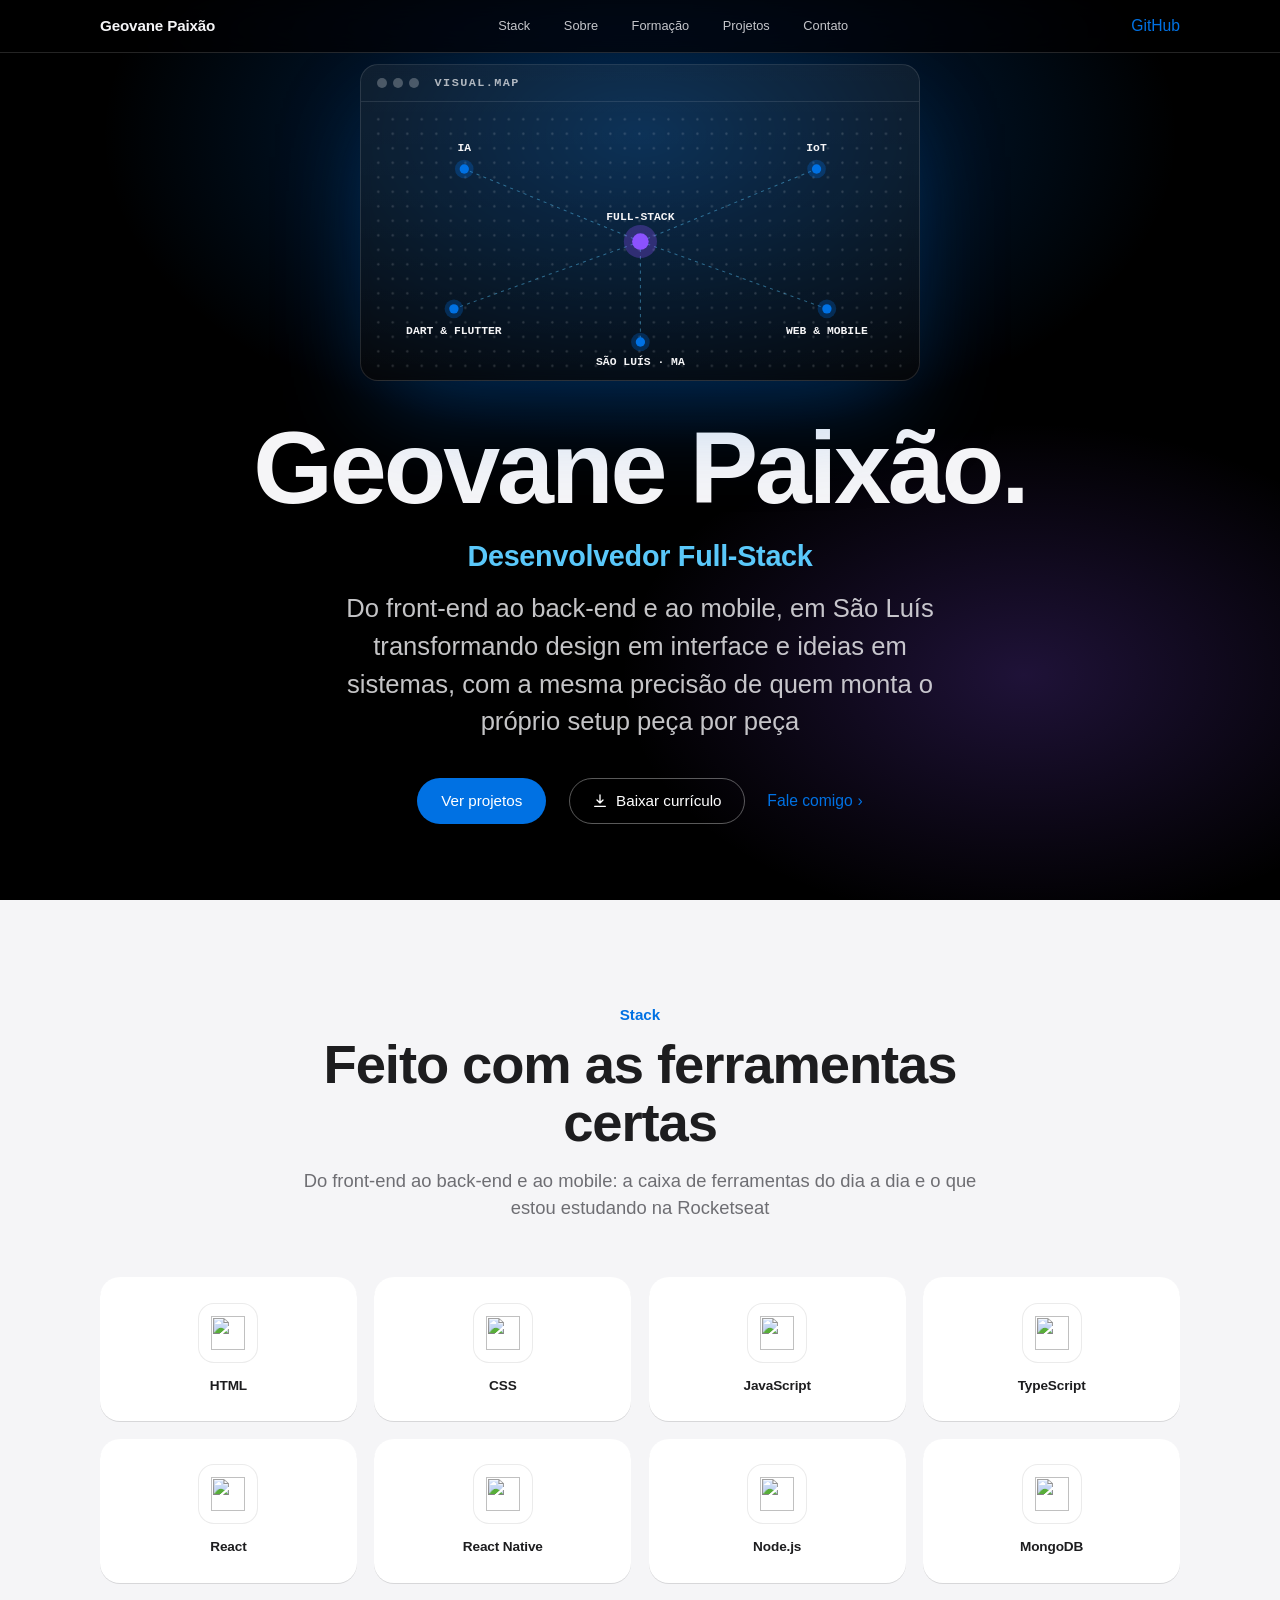
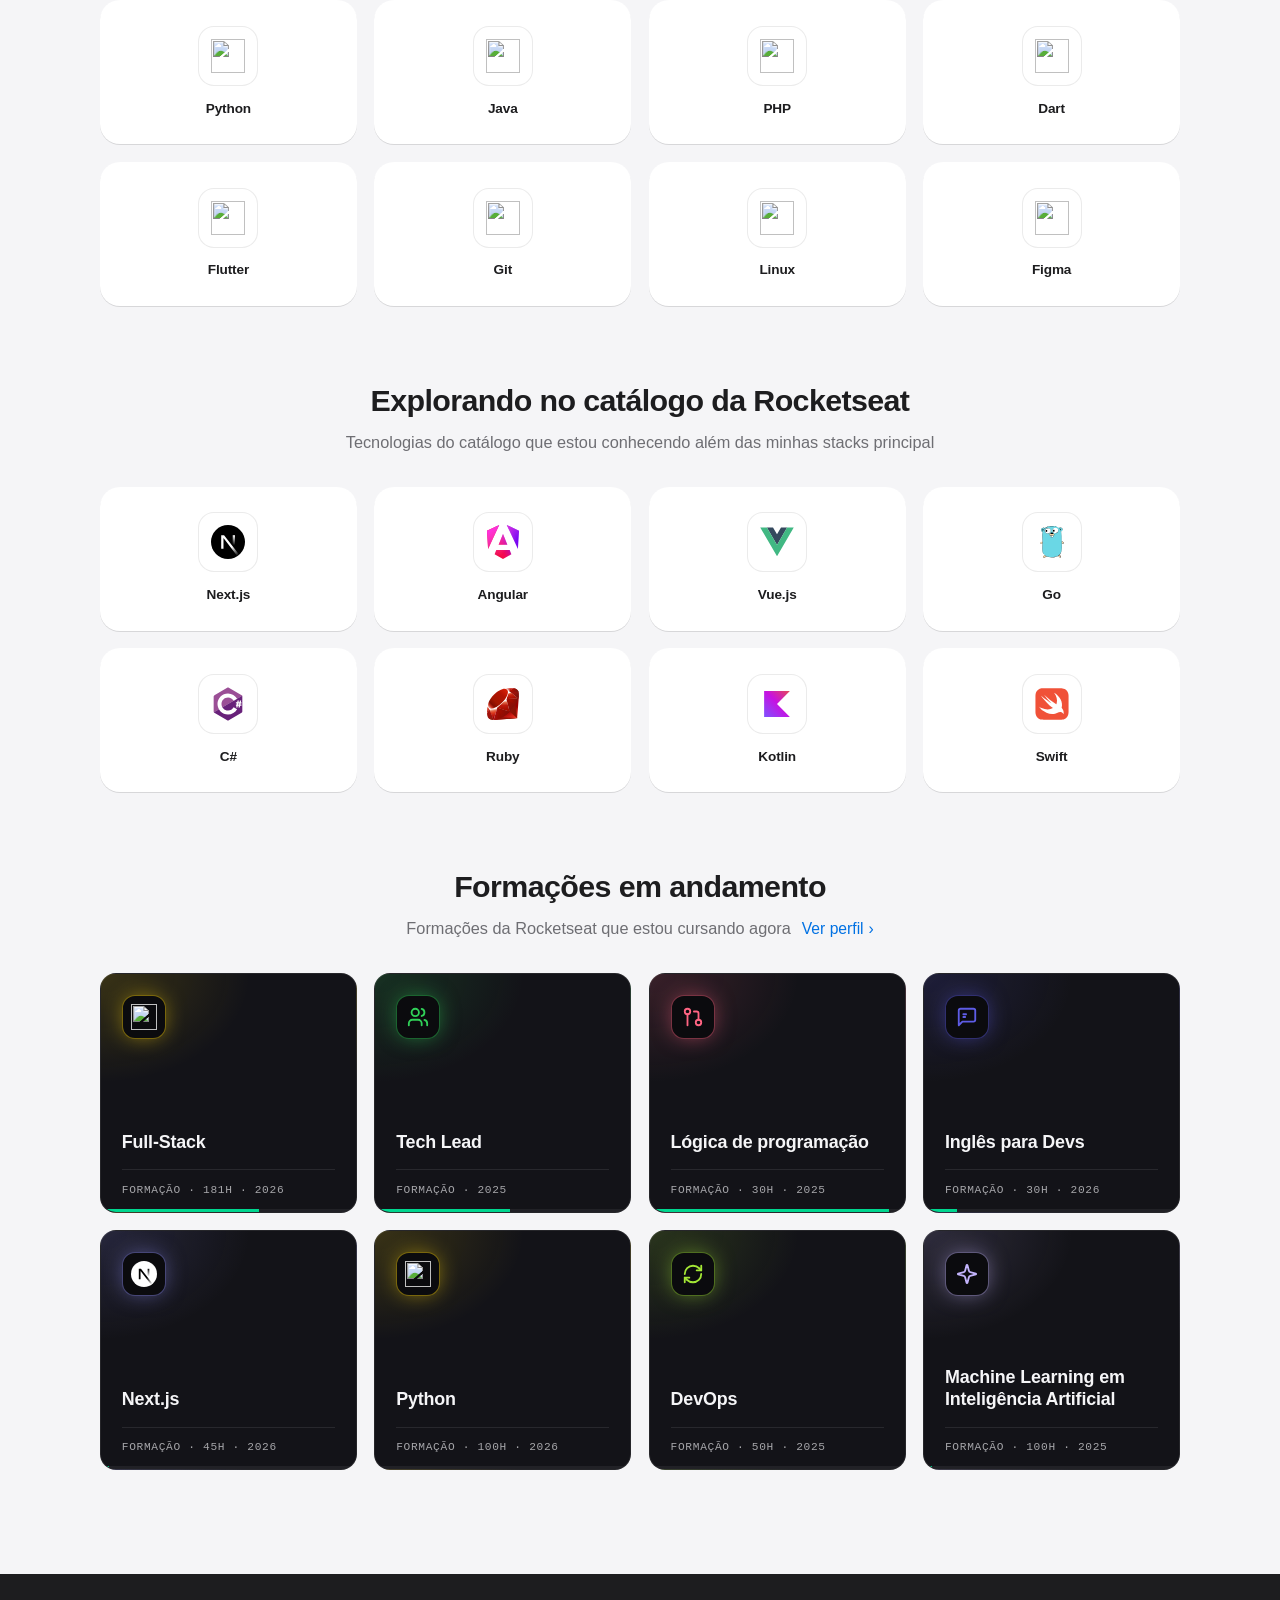
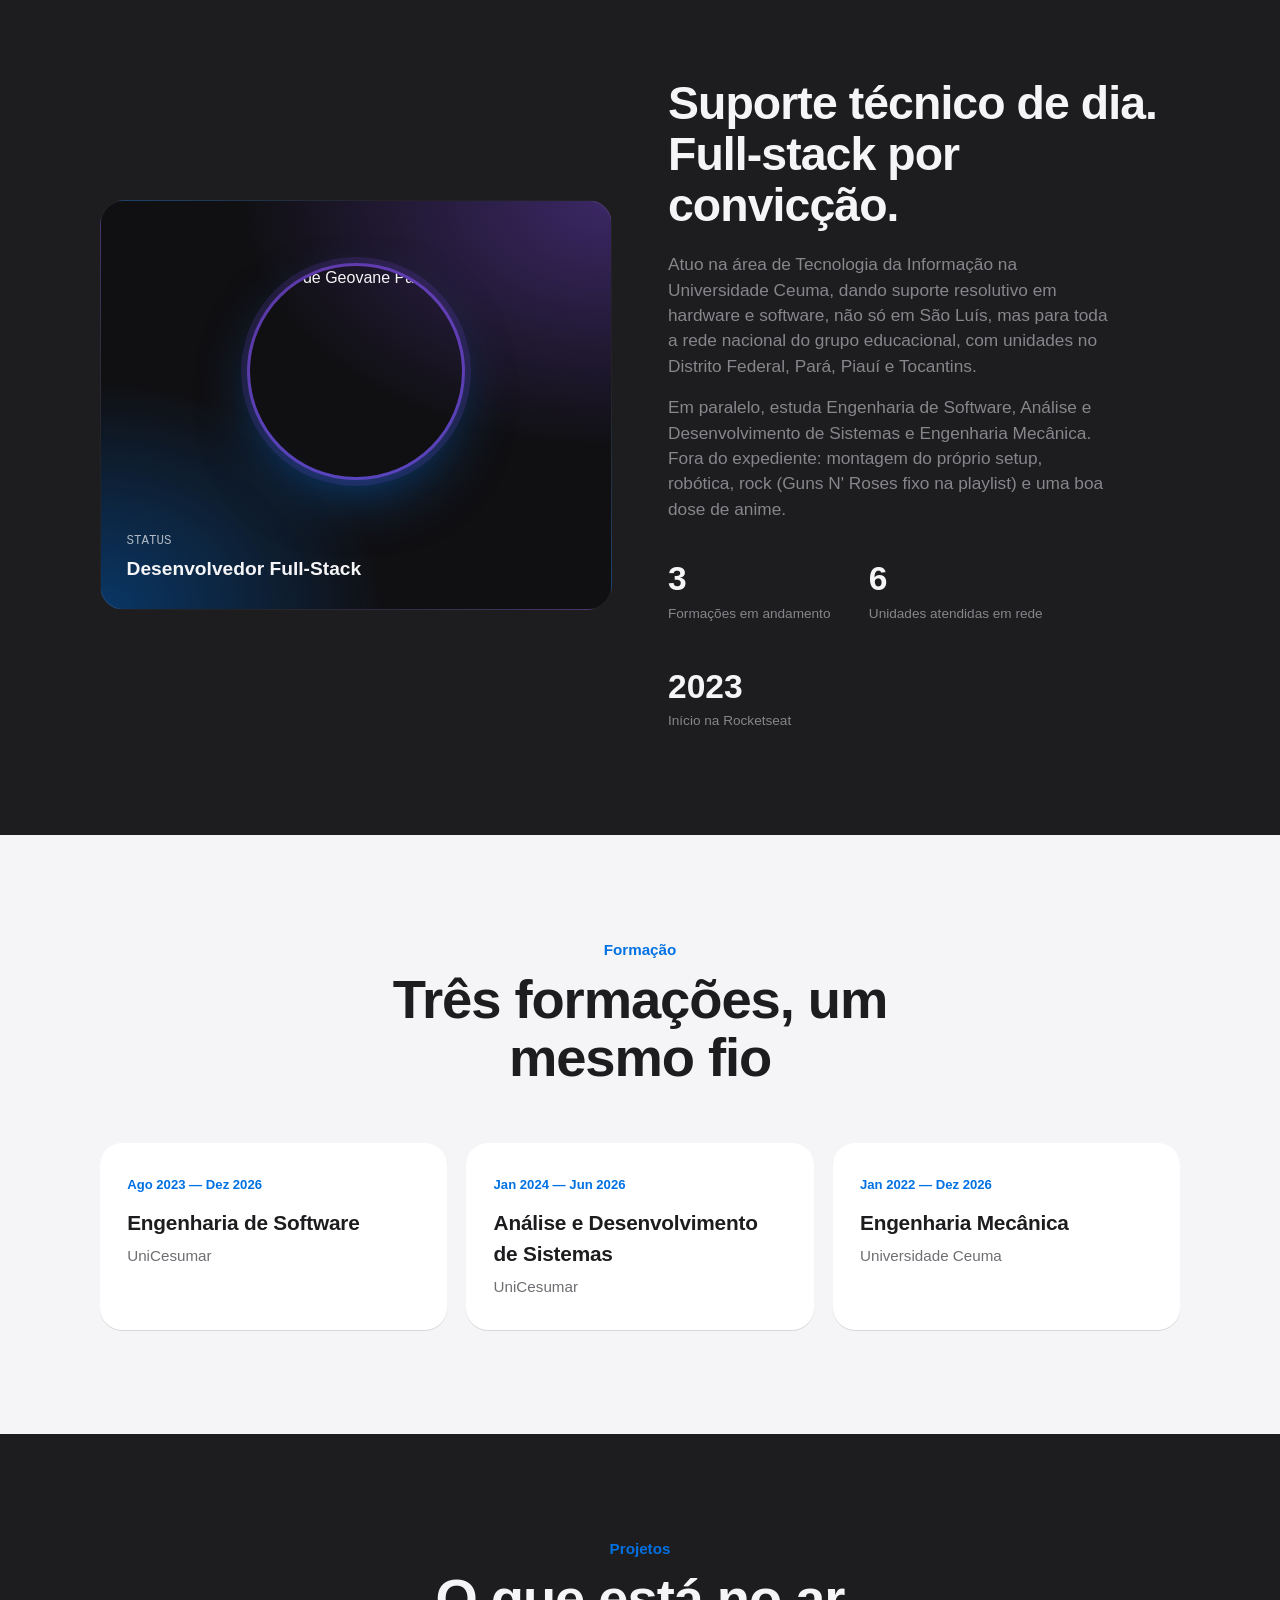
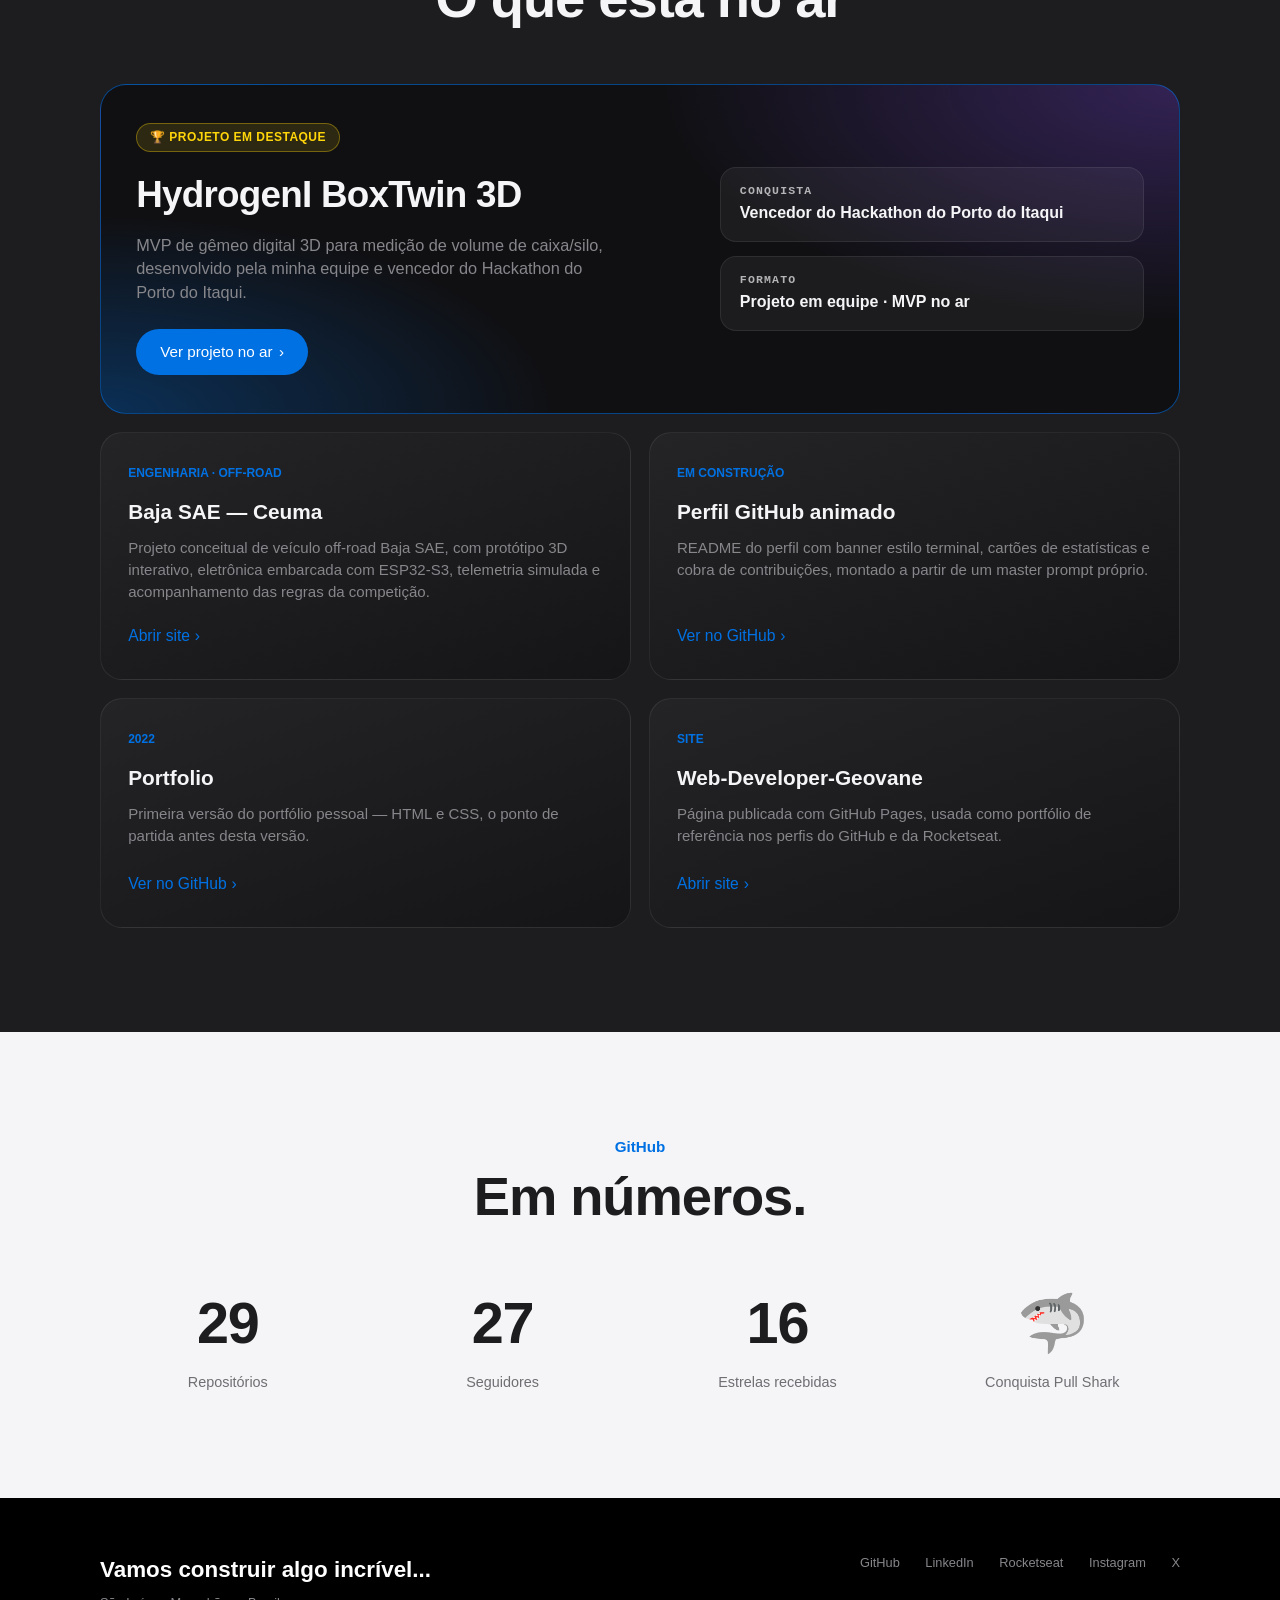
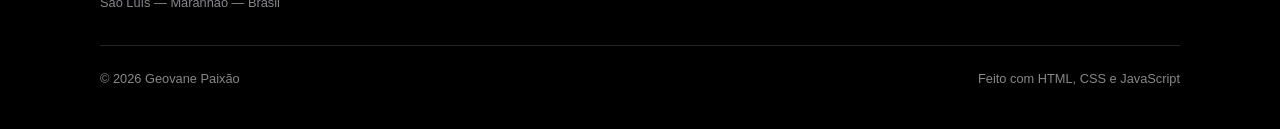
==== commit dfa9e5e4: "Atualizando Portfolio com outras Formações" ====
--- a/geovane-portfolio/index.html
+++ b/geovane-portfolio/index.html
@@ -56,7 +56,7 @@
 
   <h1>Geovane Paixão.</h1>
   <div class="hero-role">Desenvolvedor Full-Stack</div>
-  <p class="sub">Do front-end ao back-end e ao mobile, em São Luís — transformando design em interface e ideias em sistemas, com a mesma precisão de quem monta o próprio setup peça por peça.</p>
+  <p class="sub">Do front-end ao back-end e ao mobile, em São Luís transformando design em interface e ideias em sistemas, com a mesma precisão de quem monta o próprio setup peça por peça</p>
   <div class="hero-cta">
     <a class="pill" href="#projetos">Ver projetos</a>
     <a class="btn-cv" href="https://drive.google.com/drive/folders/1mpx03_jCi4vGOHVu7cToq_MQOrbE5G75?usp=drive_link" target="_blank" rel="noopener" aria-label="Baixar currículo em PDF (abre no Google Drive)">
@@ -71,8 +71,8 @@
   <div class="wrap">
     <div class="head-block reveal">
       <div class="kicker">Stack</div>
-      <h2>Feito com as ferramentas certas.</h2>
-      <p>Do front-end ao back-end e ao mobile: a caixa de ferramentas do dia a dia e o que estou estudando na Rocketseat.</p>
+      <h2>Feito com as ferramentas certas</h2>
+      <p>Do front-end ao back-end e ao mobile: a caixa de ferramentas do dia a dia e o que estou estudando na Rocketseat</p>
     </div>
     <div class="stack-grid">
 
@@ -145,7 +145,7 @@
 
     <div class="sub-block reveal">
       <h3>Explorando no catálogo da Rocketseat</h3>
-      <p>Tecnologias do catálogo que estou conhecendo além da stack principal.</p>
+      <p>Tecnologias do catálogo que estou conhecendo além das minhas stacks principal</p>
     </div>
     <div class="stack-grid">
         <div class="chip-card reveal">
@@ -184,7 +184,7 @@
 
     <div class="sub-block reveal">
       <h3>Formações em andamento</h3>
-      <p>Trilhas da Rocketseat que estou cursando agora. <a class="link-more" href="https://app.rocketseat.com.br/me/geovane-paixao" target="_blank" rel="noopener">Ver perfil <span class="chev">›</span></a></p>
+      <p>Formações da Rocketseat que estou cursando agora <a class="link-more" href="https://app.rocketseat.com.br/me/geovane-paixao" target="_blank" rel="noopener">Ver perfil <span class="chev">›</span></a></p>
     </div>
     <div class="course-grid">
         <article class="course reveal" style="--c:#FFD60A; --p:62%">
@@ -251,7 +251,7 @@
       </div>
       <div class="reveal">
         <h2>Suporte técnico de dia. Full-stack por convicção.</h2>
-        <p>Atua na área de Tecnologia da Informação na Universidade Ceuma, dando suporte resolutivo em hardware e software — não só em São Luís, mas para toda a rede nacional do grupo educacional, com unidades no Distrito Federal, Pará, Piauí e Tocantins.</p>
+        <p>Atuo na área de Tecnologia da Informação na Universidade Ceuma, dando suporte resolutivo em hardware e software, não só em São Luís, mas para toda a rede nacional do grupo educacional, com unidades no Distrito Federal, Pará, Piauí e Tocantins.</p>
         <p>Em paralelo, estuda Engenharia de Software, Análise e Desenvolvimento de Sistemas e Engenharia Mecânica. Fora do expediente: montagem do próprio setup, robótica, rock (Guns N' Roses fixo na playlist) e uma boa dose de anime.</p>
         <div class="stat-row">
           <div><div class="n">3</div><div class="l">Formações em andamento</div></div>
@@ -267,7 +267,7 @@
   <div class="wrap">
     <div class="head-block reveal">
       <div class="kicker">Formação</div>
-      <h2>Três formações, um mesmo fio.</h2>
+      <h2>Três formações, um mesmo fio</h2>
     </div>
     <div class="edu-grid">
       <div class="edu-card reveal">
@@ -293,7 +293,7 @@
   <div class="wrap">
     <div class="head-block reveal">
       <div class="kicker">Projetos</div>
-      <h2>O que está no ar.</h2>
+      <h2>O que está no ar</h2>
     </div>
 
     <a class="proj-featured reveal" href="https://hydrogeni-boxtwin-production.up.railway.app/" target="_blank" rel="noopener">
@@ -357,7 +357,7 @@
   <div class="wrap">
     <div class="foot-top">
       <div>
-        <div style="color:#fff;font-size:1.4rem;font-weight:600;margin-bottom:.5rem;">Vamos construir algo incrível.</div>
+        <div style="color:#fff;font-size:1.4rem;font-weight:600;margin-bottom:.5rem;">Vamos construir algo incrível...</div>
         <div>São Luís — Maranhão — Brasil</div>
       </div>
       <div class="foot-links">
